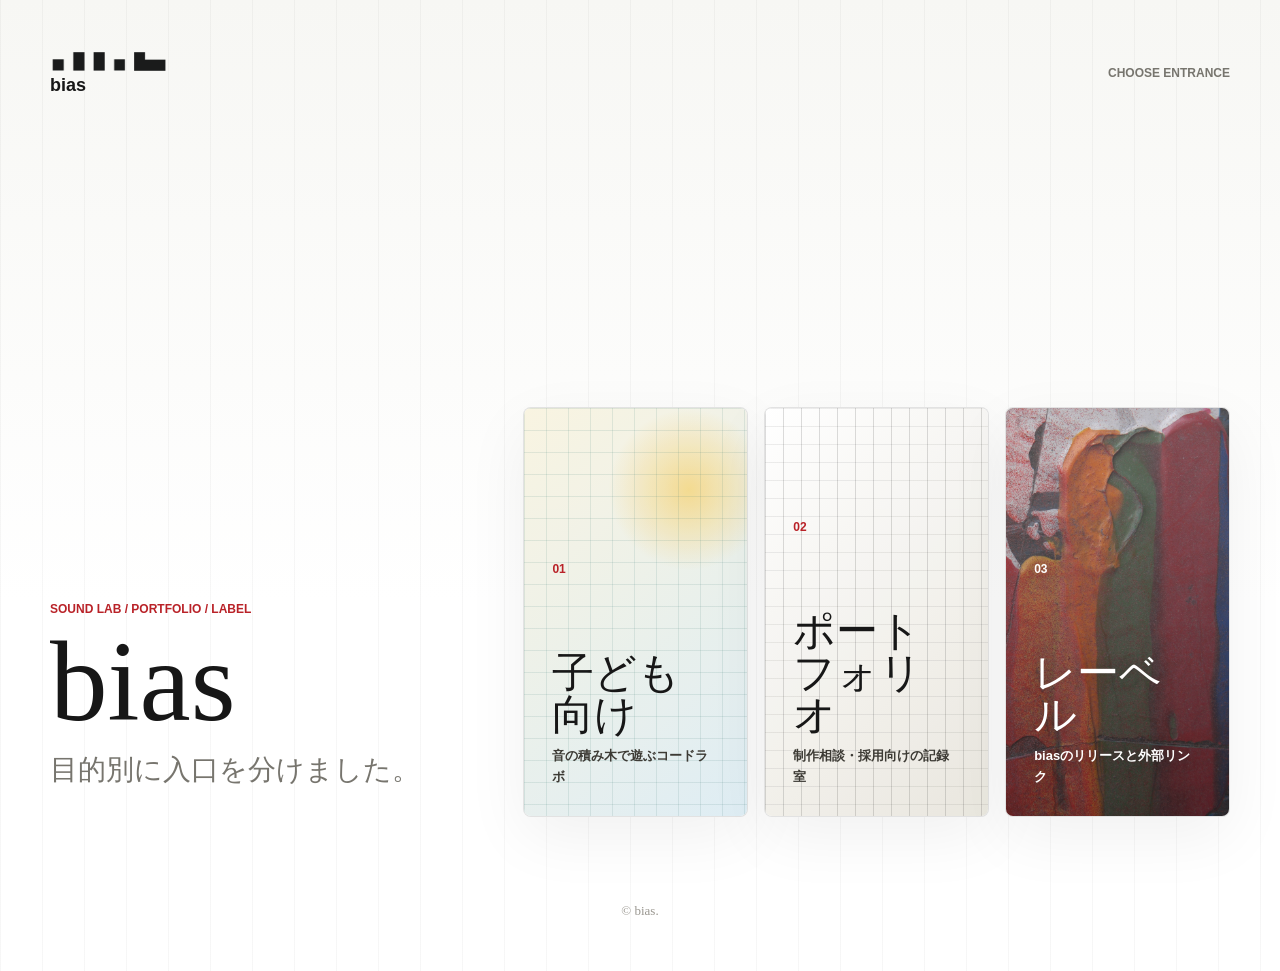
==== index.html @ 7903d1cc "Add ensemble role modes" ====
<!doctype html>
<html lang="ja">
  <head>
    <meta charset="utf-8">
    <meta name="viewport" content="width=device-width, initial-scale=1">
    <title>bias entrance</title>
    <meta name="description" content="biasの入口。子ども向け音楽ラボ、ポートフォリオ、レーベルへ進めます。">
    <meta property="og:title" content="bias entrance">
    <meta property="og:description" content="sound lab / portfolio / label">
    <meta property="og:type" content="website">
    <link rel="icon" href="assets/images/mark.png">
    <link rel="stylesheet" href="assets/styles.css?v=ensemble-roles">
  </head>
  <body class="entrance-page">
    <main class="entrance-shell" id="top">
      <header class="entrance-header">
        <a class="brand entrance-brand" href="index.html" aria-label="bias entrance">
          <img src="assets/images/logo-bias.png" alt="">
          <span class="brand-word">bias</span>
        </a>
        <p>choose entrance</p>
      </header>

      <section class="entrance-hero">
        <div class="entrance-copy">
          <p class="eyebrow">sound lab / portfolio / label</p>
          <h1>bias</h1>
          <p class="lead">目的別に入口を分けました。</p>
        </div>

        <nav class="entrance-grid" aria-label="bias entrances">
          <a class="entrance-card entrance-card-kids" href="chord-classroom.html">
            <span>01</span>
            <strong>子ども向け</strong>
            <small>音の積み木で遊ぶコードラボ</small>
          </a>
          <a class="entrance-card entrance-card-portfolio" href="portfolio.html">
            <span>02</span>
            <strong>ポートフォリオ</strong>
            <small>制作相談・採用向けの記録室</small>
          </a>
          <a class="entrance-card entrance-card-label" href="label.html">
            <span>03</span>
            <strong>レーベル</strong>
            <small>biasのリリースと外部リンク</small>
          </a>
        </nav>
      </section>
    </main>

    <footer class="footer entrance-footer">
      <a href="label.html">© bias.</a>
    </footer>
  </body>
</html>
---- assets/styles.css ----
:root {
  color-scheme: light;
  --bg: #f7f7f4;
  --paper: #ffffff;
  --ink: #171717;
  --muted: #77756e;
  --line: #d9d7cf;
  --accent: #b92228;
  --soft: #ebe8df;
}

* {
  box-sizing: border-box;
}

html {
  scroll-behavior: smooth;
}

body {
  margin: 0;
  color: var(--ink);
  background:
    linear-gradient(90deg, rgba(23, 23, 23, 0.035) 1px, transparent 1px),
    linear-gradient(180deg, var(--bg), #fff 62%);
  background-size: 42px 42px, auto;
  font-family: Arial, "Hiragino Kaku Gothic ProN", Meiryo, sans-serif;
  letter-spacing: 0;
  overflow-x: hidden;
}

a {
  color: inherit;
  text-decoration: none;
}

img {
  display: block;
  max-width: 100%;
}

.site-header {
  position: sticky;
  top: 0;
  z-index: 10;
  display: flex;
  align-items: center;
  justify-content: space-between;
  gap: 24px;
  min-height: 88px;
  padding: 18px clamp(20px, 5vw, 72px);
  background: rgba(247, 247, 244, 0.88);
  border-bottom: 1px solid rgba(217, 215, 207, 0.75);
  backdrop-filter: blur(18px);
}

.brand img {
  width: 118px;
  height: auto;
}

.brand {
  display: grid;
  gap: 2px;
  width: 118px;
}

.brand-word {
  display: block;
  color: var(--ink);
  font-size: 18px;
  font-weight: 900;
  line-height: 0.9;
  letter-spacing: 0;
}

.nav {
  display: flex;
  flex-wrap: wrap;
  justify-content: flex-end;
  gap: 10px 26px;
  color: #4d4b46;
  font-size: 12px;
  font-weight: 700;
}

.nav a {
  padding: 8px 0;
}

.nav a:hover,
.footer a:hover,
.link-list a:hover,
.socials a:hover {
  color: var(--accent);
}

.section {
  width: min(1120px, calc(100% - 40px));
  margin: 0 auto;
  padding: clamp(60px, 10vw, 118px) 0;
}

.hero {
  display: grid;
  grid-template-columns: minmax(240px, 0.85fr) minmax(320px, 1.15fr);
  align-items: center;
  gap: clamp(36px, 7vw, 86px);
  min-height: calc(100vh - 89px);
}

.eyebrow {
  margin: 0 0 16px;
  color: var(--accent);
  font-size: 12px;
  font-weight: 700;
  letter-spacing: 0;
  text-transform: uppercase;
}

h1,
h2,
h3,
p {
  margin-top: 0;
}

h1 {
  margin-bottom: 18px;
  font-family: Georgia, "Times New Roman", serif;
  font-size: clamp(54px, 9vw, 118px);
  line-height: 0.86;
  font-weight: 400;
  overflow-wrap: anywhere;
}

h1 span {
  display: block;
}

h2 {
  max-width: 620px;
  margin-bottom: 0;
  font-family: Georgia, "Times New Roman", serif;
  font-size: clamp(34px, 5.5vw, 72px);
  line-height: 0.96;
  font-weight: 400;
  overflow-wrap: anywhere;
}

h3 {
  margin-bottom: 10px;
  font-size: 21px;
  line-height: 1.25;
}

.lead {
  color: var(--muted);
  font-size: clamp(18px, 2.6vw, 28px);
  overflow-wrap: anywhere;
}

.hero-grid {
  display: grid;
  grid-template-columns: repeat(6, 1fr);
  grid-auto-rows: 92px;
  gap: 14px;
}

.hero-grid img {
  width: 100%;
  height: 100%;
  object-fit: cover;
  border: 1px solid rgba(0, 0, 0, 0.08);
  background: var(--paper);
}

.hero-grid img:nth-child(1) {
  grid-column: 1 / 5;
  grid-row: 1 / 4;
}

.hero-grid img:nth-child(2) {
  grid-column: 5 / 7;
  grid-row: 1 / 3;
}

.hero-grid img:nth-child(3) {
  grid-column: 3 / 7;
  grid-row: 4 / 7;
}

.hero-grid img:nth-child(4) {
  grid-column: 1 / 3;
  grid-row: 4 / 6;
}

.split {
  display: grid;
  grid-template-columns: minmax(240px, 0.85fr) minmax(320px, 1.15fr);
  gap: clamp(36px, 7vw, 86px);
  border-top: 1px solid var(--line);
}

.copy {
  max-width: 620px;
  color: #4d4b46;
  font-size: 17px;
  line-height: 1.95;
  min-width: 0;
  overflow-wrap: anywhere;
}

.section-heading {
  display: flex;
  align-items: end;
  justify-content: space-between;
  gap: 24px;
  margin-bottom: 34px;
  border-top: 1px solid var(--line);
  padding-top: clamp(60px, 10vw, 118px);
}

.works {
  display: grid;
  grid-template-columns: repeat(4, minmax(0, 1fr));
  gap: 18px;
}

.work {
  display: grid;
  gap: 12px;
  padding-bottom: 18px;
  border-bottom: 1px solid var(--line);
}

.work img {
  width: 100%;
  aspect-ratio: 1;
  object-fit: cover;
  background: var(--soft);
}

.work span {
  min-height: 42px;
  font-size: 14px;
  font-weight: 700;
  line-height: 1.45;
}

.work small,
time {
  color: var(--muted);
  font-size: 12px;
}

.link-list {
  display: grid;
  grid-template-columns: repeat(2, minmax(0, 1fr));
  gap: 12px 28px;
  margin-top: 38px;
  color: #4d4b46;
  font-size: 14px;
}

.link-list a {
  border-bottom: 1px solid var(--line);
  padding-bottom: 12px;
}

.capability-section {
  border-top: 1px solid var(--line);
}

.capability-grid {
  display: grid;
  grid-template-columns: repeat(4, minmax(0, 1fr));
  gap: 18px;
}

.capability-grid article {
  border-top: 1px solid var(--line);
  padding-top: 18px;
}

.capability-grid span {
  display: block;
  margin-bottom: 28px;
  color: var(--accent);
  font-size: 12px;
  font-weight: 800;
}

.capability-grid p {
  color: #4d4b46;
  font-size: 14px;
  line-height: 1.75;
}

.news-item {
  display: grid;
  grid-template-columns: 190px minmax(0, 1fr);
  gap: 24px;
  align-items: start;
}

.news-item img {
  width: 100%;
  aspect-ratio: 16 / 10;
  object-fit: cover;
}

.news-item p {
  color: #4d4b46;
  line-height: 1.8;
}

.lab-section {
  align-items: start;
}

.lab-item img {
  aspect-ratio: 1;
}

.classroom-art {
  position: relative;
  width: 100%;
  aspect-ratio: 1;
  overflow: hidden;
  border: 1px solid rgba(22, 22, 22, 0.12);
  border-radius: 8px;
  background:
    linear-gradient(rgba(35, 107, 100, 0.08) 1px, transparent 1px),
    linear-gradient(90deg, rgba(35, 107, 100, 0.08) 1px, transparent 1px),
    radial-gradient(circle at 76% 18%, rgba(199, 53, 46, 0.17), transparent 22%),
    radial-gradient(circle at 18% 82%, rgba(220, 236, 243, 0.78), transparent 31%),
    linear-gradient(135deg, rgba(255, 245, 223, 0.86), rgba(247, 247, 244, 0.96)),
    #f7f7f4;
  background-size: 20px 20px, 20px 20px, auto, auto, auto;
}

.classroom-art::before {
  content: "";
  position: absolute;
  inset: 16px;
  border: 1px solid rgba(22, 22, 22, 0.08);
  border-radius: 8px;
  background:
    linear-gradient(90deg, transparent 0 46%, rgba(22, 22, 22, 0.12) 46% 47%, transparent 47% 100%),
    linear-gradient(180deg, transparent 0 61%, rgba(199, 53, 46, 0.1) 61% 62%, transparent 62% 100%);
}

.classroom-art .staff {
  position: absolute;
  left: 12%;
  right: 12%;
  height: 1px;
  background: rgba(22, 22, 22, 0.26);
}

.classroom-art .staff-1 {
  top: 32%;
}

.classroom-art .staff-2 {
  top: 39%;
}

.classroom-art .staff-3 {
  top: 46%;
}

.classroom-art .staff-4 {
  top: 53%;
}

.classroom-art .staff-5 {
  top: 60%;
}

.classroom-art .note,
.classroom-art .pulse,
.classroom-art .meter {
  position: absolute;
  z-index: 1;
}

.classroom-art .note {
  width: 23%;
  aspect-ratio: 1.24 / 1;
  border: 2px solid rgba(22, 22, 22, 0.72);
  border-radius: 999px;
  background: rgba(255, 255, 255, 0.7);
  transform: rotate(-18deg);
  box-shadow: 0 10px 28px rgba(22, 22, 22, 0.08);
}

.classroom-art .note::after {
  content: "";
  position: absolute;
  right: 7%;
  bottom: 52%;
  width: 2px;
  height: 74%;
  background: rgba(22, 22, 22, 0.72);
  transform: rotate(18deg);
  transform-origin: bottom;
}

.classroom-art .note-a {
  left: 18%;
  top: 40%;
}

.classroom-art .note-b {
  left: 42%;
  top: 25%;
  border-color: rgba(35, 107, 100, 0.78);
}

.classroom-art .note-b::after {
  background: rgba(35, 107, 100, 0.78);
}

.classroom-art .note-c {
  left: 63%;
  top: 50%;
  border-color: rgba(199, 53, 46, 0.68);
}

.classroom-art .note-c::after {
  background: rgba(199, 53, 46, 0.68);
}

.classroom-art .pulse {
  bottom: 17%;
  width: 12%;
  border-radius: 999px;
  background: rgba(35, 107, 100, 0.72);
}

.classroom-art .pulse-a {
  left: 18%;
  height: 9%;
}

.classroom-art .pulse-b {
  left: 36%;
  height: 15%;
  background: rgba(199, 53, 46, 0.58);
}

.classroom-art .pulse-c {
  left: 54%;
  height: 24%;
}

.classroom-art .meter {
  top: 18%;
  width: 7%;
  aspect-ratio: 1;
  border-radius: 50%;
  background: rgba(22, 22, 22, 0.22);
}

.classroom-art .meter-a {
  right: 28%;
}

.classroom-art .meter-b {
  right: 18%;
  background: rgba(35, 107, 100, 0.36);
}

.classroom-art .meter-c {
  right: 8%;
  background: rgba(199, 53, 46, 0.28);
}

.inline-actions {
  display: flex;
  flex-wrap: wrap;
  gap: 10px;
  margin-top: 18px;
}

.inline-actions a {
  border: 1px solid var(--line);
  padding: 10px 13px;
  background: rgba(255, 255, 255, 0.64);
  color: var(--ink);
  font-size: 13px;
  font-weight: 800;
}

.inline-actions a:hover {
  color: var(--accent);
}

.portfolio-page {
  --bg: #f6f6f2;
}

.portfolio-hero {
  display: grid;
  grid-template-columns: minmax(0, 1.05fr) minmax(280px, 0.95fr);
  align-items: end;
  gap: clamp(36px, 7vw, 86px);
  min-height: calc(100vh - 89px);
}

.portfolio-hero h1 {
  max-width: 780px;
}

.portfolio-note {
  min-width: 0;
  overflow: hidden;
  border: 1px solid rgba(22, 22, 22, 0.12);
  border-radius: 8px;
  padding: clamp(22px, 3vw, 34px);
  background: rgba(255, 255, 255, 0.64);
  box-shadow: 0 20px 64px rgba(22, 22, 22, 0.06);
}

.portfolio-note p {
  margin-bottom: 0;
  color: #4d4b46;
  font-size: clamp(17px, 2vw, 22px);
  line-height: 1.85;
  overflow-wrap: anywhere;
}

.portfolio-route {
  display: grid;
  gap: 12px;
}

.portfolio-route a {
  display: grid;
  grid-template-columns: 46px minmax(0, 1fr);
  gap: 6px 18px;
  align-items: baseline;
  border: 1px solid var(--line);
  border-radius: 8px;
  padding: 18px;
  background: rgba(255, 255, 255, 0.62);
}

.portfolio-route span {
  grid-row: span 2;
  color: var(--accent);
  font-size: 12px;
  font-weight: 800;
}

.portfolio-route strong {
  font-size: 20px;
}

.portfolio-route small {
  color: var(--muted);
  font-size: 13px;
}

.contact {
  border-top: 1px solid var(--line);
}

.socials {
  display: flex;
  flex-wrap: wrap;
  gap: 12px;
  margin-top: 30px;
}

.socials a {
  border: 1px solid var(--line);
  padding: 12px 16px;
  background: rgba(255, 255, 255, 0.58);
  font-size: 14px;
  font-weight: 700;
}

.footer {
  padding: 34px 20px 52px;
  color: #9a9790;
  text-align: center;
  font-family: Georgia, "Times New Roman", serif;
  font-size: 13px;
}

.chord-page {
  --bg: #f5f3ea;
  --ink: #161616;
  --muted: #67645d;
  --accent: #c7352e;
  --lesson: #236b64;
  --sky: #dcecf3;
  --sun: #f4ce63;
  overflow-x: hidden;
}

.chord-app {
  width: min(1120px, calc(100% - 40px));
  margin: 0 auto;
}

.chord-stage {
  position: relative;
  display: grid;
  grid-template-columns: minmax(0, 0.9fr) minmax(0, 1.1fr);
  gap: clamp(28px, 6vw, 72px);
  align-items: center;
  min-height: calc(100vh - 89px);
  padding: clamp(46px, 8vw, 92px) 0;
}

.ghost-layer {
  position: absolute;
  inset: 0;
  z-index: 0;
  overflow: hidden;
  pointer-events: none;
}

.chord-intro,
.lesson-panel {
  position: relative;
  z-index: 1;
}

.ghost-note {
  position: absolute;
  left: var(--ghost-left);
  bottom: 16%;
  width: 76px;
  height: 76px;
  display: grid;
  place-items: center;
  border: 1px solid rgba(35, 107, 100, 0.16);
  border-radius: 50%;
  background: radial-gradient(circle, rgba(220, 236, 243, 0.82), rgba(255, 255, 255, 0));
  color: rgba(35, 107, 100, 0.62);
  font-family: Georgia, "Times New Roman", serif;
  font-size: 31px;
  opacity: 0;
  filter: blur(0.2px);
  transform: translate3d(-50%, 0, 0) scale(0.72);
  animation: ghost-rise 1.9s ease-out var(--ghost-delay) forwards;
}

.ghost-note-1 {
  width: 58px;
  height: 58px;
  color: rgba(199, 53, 46, 0.4);
}

.ghost-note-2 {
  width: 92px;
  height: 92px;
  color: rgba(22, 22, 22, 0.28);
}

.ghost-note-3 {
  width: 66px;
  height: 66px;
  color: rgba(35, 107, 100, 0.46);
}

@keyframes ghost-rise {
  0% {
    opacity: 0;
    transform: translate3d(-50%, 18px, 0) scale(0.72);
  }

  18% {
    opacity: 0.72;
  }

  100% {
    opacity: 0;
    transform: translate3d(calc(-50% + (34px * var(--ghost-drift))), -180px, 0) scale(1.28);
  }
}

.chord-intro h1 {
  max-width: 680px;
  font-size: clamp(48px, 8vw, 104px);
  overflow-wrap: anywhere;
}

.lesson-panel {
  display: grid;
  gap: 24px;
  min-width: 0;
  border: 1px solid rgba(22, 22, 22, 0.12);
  border-radius: 8px;
  padding: clamp(24px, 4vw, 42px);
  background: rgba(255, 255, 255, 0.74);
  box-shadow: 0 24px 70px rgba(22, 22, 22, 0.08);
}

.lesson-panel > * {
  min-width: 0;
}

.panel-label {
  display: block;
  margin-bottom: 10px;
  color: var(--muted);
  font-size: 13px;
  font-weight: 700;
}

#chordName {
  display: block;
  color: var(--lesson);
  font-family: Georgia, "Times New Roman", serif;
  font-size: clamp(44px, 7vw, 86px);
  font-weight: 400;
  line-height: 0.95;
}

.note-row {
  display: flex;
  flex-wrap: wrap;
  gap: 10px;
}

.note-row span {
  display: grid;
  place-items: center;
  width: 54px;
  height: 54px;
  border: 2px solid rgba(35, 107, 100, 0.24);
  border-radius: 50%;
  background: var(--sky);
  color: #143f3b;
  font-weight: 800;
}

#lessonText,
.keyboard-heading p,
#quizResult {
  color: #4d4b46;
  font-size: 16px;
  line-height: 1.8;
  overflow-wrap: anywhere;
}

.control-band {
  display: grid;
  grid-template-columns: 1fr 1.25fr 0.85fr;
  gap: 18px;
  padding: 32px 0;
  border-top: 1px solid var(--line);
  border-bottom: 1px solid var(--line);
}

.ensemble-panel {
  display: grid;
  grid-template-columns: minmax(0, 1fr) minmax(360px, 0.9fr);
  gap: 18px;
  align-items: end;
  padding: 30px 0;
  border-bottom: 1px solid var(--line);
}

.ensemble-panel h2 {
  font-size: clamp(25px, 3vw, 38px);
  line-height: 1;
}

.ensemble-panel p {
  margin: 10px 0 0;
  color: #4d4b46;
  line-height: 1.65;
}

.role-grid {
  display: grid;
  grid-template-columns: repeat(3, minmax(0, 1fr));
  gap: 10px;
}

.role-grid button {
  display: grid;
  gap: 5px;
  min-height: 84px;
  border: 1px solid rgba(22, 22, 22, 0.16);
  border-radius: 8px;
  padding: 14px;
  background: rgba(255, 255, 255, 0.7);
  color: var(--ink);
  font: inherit;
  text-align: left;
  cursor: pointer;
}

.role-grid button.is-active {
  border-color: rgba(35, 107, 100, 0.58);
  background: #dcecf3;
  box-shadow: 0 14px 34px rgba(35, 107, 100, 0.12);
}

.role-grid strong {
  font-size: 17px;
  line-height: 1.1;
}

.role-grid small,
.part-status {
  color: var(--muted);
  font-size: 12px;
  font-weight: 800;
}

.part-status {
  grid-column: 1 / -1;
  margin: -4px 0 0;
}

.control-group {
  display: grid;
  align-content: start;
  gap: 14px;
  min-width: 0;
}

.control-group h2,
.keyboard-heading h2,
.quiz-panel h2 {
  font-size: clamp(25px, 3vw, 38px);
  line-height: 1;
}

.lesson-actions {
  display: grid;
  grid-template-columns: repeat(2, minmax(0, 1fr));
  gap: 10px;
}

.root-grid,
.type-grid,
.transport,
.quiz-options,
.lesson-actions {
  display: grid;
  gap: 10px;
  min-width: 0;
  max-width: 100%;
}

.root-grid {
  grid-template-columns: repeat(4, minmax(0, 1fr));
}

.type-grid {
  grid-template-columns: repeat(3, minmax(0, 1fr));
}

.root-grid button,
.type-grid button,
.transport button,
.quiz-options button,
.lesson-actions button {
  min-width: 0;
  min-height: 58px;
  border: 1px solid rgba(22, 22, 22, 0.16);
  border-radius: 8px;
  padding: 12px;
  background: rgba(255, 255, 255, 0.7);
  color: var(--ink);
  font: inherit;
  font-weight: 800;
  cursor: pointer;
  white-space: normal;
}

.root-grid button {
  display: grid;
  gap: 3px;
  place-items: center;
}

.type-grid button,
.quiz-options button {
  display: grid;
  gap: 3px;
  text-align: left;
}

.root-grid small,
.type-grid small,
.piano-key small,
.quiz-options small {
  color: var(--muted);
  font-size: 11px;
  font-weight: 700;
}

.root-grid button:hover,
.type-grid button:hover,
.transport button:hover,
.quiz-options button:hover,
.lesson-actions button:hover,
.piano-key:hover,
.root-grid button.is-active,
.type-grid button.is-active,
.voice-button.is-active,
.sample-button.is-active,
.piano-key.is-active {
  border-color: rgba(199, 53, 46, 0.52);
  background: #fff5df;
}

.voice-status {
  width: min(1120px, calc(100% - 40px));
  margin: 12px auto 0;
  color: var(--muted);
  font-size: 13px;
  font-weight: 700;
}

.sample-status {
  margin-top: 6px;
}

.audio-status {
  margin-top: 6px;
}

.sound-source-panel {
  width: min(1120px, calc(100% - 40px));
  margin: 14px auto 0;
  display: grid;
  gap: 10px;
}

.sound-source-panel p {
  margin: 0;
  color: var(--muted);
  font-size: 13px;
  font-weight: 900;
}

.sound-source-switch {
  display: grid;
  grid-template-columns: repeat(2, minmax(0, 1fr));
  gap: 10px;
}

.sound-source-button {
  display: grid;
  grid-template-columns: 44px minmax(0, 1fr);
  gap: 2px 12px;
  align-items: center;
  min-height: 82px;
  border: 1px solid rgba(22, 22, 22, 0.16);
  border-radius: 8px;
  padding: 14px;
  background: rgba(255, 255, 255, 0.7);
  color: var(--ink);
  font: inherit;
  text-align: left;
  cursor: pointer;
}

.sound-source-button strong {
  font-size: 18px;
  line-height: 1.1;
}

.sound-source-button small {
  grid-column: 2;
  color: var(--muted);
  font-size: 12px;
  font-weight: 800;
}

.sound-source-button.is-active {
  border-color: rgba(35, 107, 100, 0.58);
  background: #dcecf3;
  box-shadow: 0 14px 34px rgba(35, 107, 100, 0.12);
}

.sound-source-button.is-disabled:not(.is-active) {
  opacity: 0.58;
}

.mute-toggle {
  display: grid;
  grid-template-columns: 48px minmax(0, 1fr);
  gap: 14px;
  align-items: center;
  min-height: 76px;
  border: 2px solid rgba(35, 107, 100, 0.44);
  border-radius: 8px;
  padding: 14px 16px;
  background: #e8f3ee;
  color: #143f3b;
  font: inherit;
  text-align: left;
  cursor: pointer;
  box-shadow: 0 14px 34px rgba(35, 107, 100, 0.1);
}

.mute-toggle strong {
  display: block;
  font-size: 22px;
  line-height: 1.05;
}

.mute-toggle small {
  display: block;
  margin-top: 4px;
  color: #3b5d57;
  font-size: 12px;
  font-weight: 900;
}

.mute-toggle-icon {
  position: relative;
  display: block;
  width: 48px;
  height: 48px;
  border-radius: 50%;
  background: #236b64;
}

.mute-toggle-icon::before {
  content: "";
  position: absolute;
  left: 13px;
  top: 16px;
  width: 10px;
  height: 16px;
  background: #fff;
  clip-path: polygon(0 28%, 42% 28%, 100% 0, 100% 100%, 42% 72%, 0 72%);
}

.mute-toggle-icon::after {
  content: "";
  position: absolute;
  right: 11px;
  top: 14px;
  width: 11px;
  height: 20px;
  border: 3px solid #fff;
  border-left: 0;
  border-radius: 0 999px 999px 0;
}

.mute-toggle.is-muted {
  border-color: rgba(199, 53, 46, 0.6);
  background: #fff0ed;
  color: #8d2521;
  box-shadow: 0 14px 34px rgba(199, 53, 46, 0.12);
}

.mute-toggle.is-muted small {
  color: #8d4a42;
}

.mute-toggle.is-muted .mute-toggle-icon {
  background: #c7352e;
}

.mute-toggle.is-muted .mute-toggle-icon::after {
  right: 9px;
  top: 11px;
  width: 24px;
  height: 24px;
  border: 0;
  border-radius: 0;
  background:
    linear-gradient(45deg, transparent 43%, #fff 43%, #fff 57%, transparent 57%),
    linear-gradient(-45deg, transparent 43%, #fff 43%, #fff 57%, transparent 57%);
}

.sound-source-icon {
  grid-row: span 2;
  position: relative;
  width: 44px;
  height: 44px;
  border: 1px solid rgba(22, 22, 22, 0.12);
  border-radius: 50%;
  background: #fff;
}

.synth-icon::before,
.synth-icon::after {
  content: "";
  position: absolute;
  left: 9px;
  right: 9px;
  height: 2px;
  border-radius: 999px;
  background: var(--lesson);
}

.synth-icon::before {
  top: 16px;
  box-shadow: 0 7px 0 var(--lesson);
}

.synth-icon::after {
  top: 10px;
  left: 14px;
  right: auto;
  width: 4px;
  height: 18px;
  background: var(--accent);
  box-shadow: 12px 6px 0 var(--accent);
}

.sample-icon::before {
  content: "";
  position: absolute;
  inset: 12px;
  border: 2px solid var(--accent);
  border-radius: 50%;
  background: rgba(199, 53, 46, 0.1);
}

.sample-icon::after {
  content: "";
  position: absolute;
  left: 50%;
  bottom: 9px;
  width: 2px;
  height: 26px;
  background: var(--accent);
  transform: translateX(-50%);
}

.record-button {
  position: relative;
  display: grid;
  grid-template-columns: auto minmax(0, 1fr) auto;
  align-items: center;
  gap: 10px;
  text-align: left;
  transition: border-color 140ms ease, background 140ms ease, box-shadow 140ms ease, transform 140ms ease;
  touch-action: none;
}

.record-button-icon {
  position: relative;
  display: grid;
  place-items: center;
  width: 34px;
  height: 34px;
  border: 1px solid rgba(199, 53, 46, 0.28);
  border-radius: 50%;
  background: rgba(199, 53, 46, 0.1);
}

.record-dot {
  position: absolute;
  top: 6px;
  right: 6px;
  width: 8px;
  height: 8px;
  border-radius: 50%;
  background: var(--accent);
  box-shadow: 0 0 0 4px rgba(199, 53, 46, 0.12);
}

.mic-shape {
  position: relative;
  width: 12px;
  height: 18px;
  border: 2px solid var(--accent);
  border-radius: 999px;
  background: rgba(255, 255, 255, 0.58);
}

.mic-shape::before,
.mic-shape::after {
  content: "";
  position: absolute;
  left: 50%;
  transform: translateX(-50%);
  background: var(--accent);
}

.mic-shape::before {
  bottom: -8px;
  width: 2px;
  height: 8px;
}

.mic-shape::after {
  bottom: -10px;
  width: 12px;
  height: 2px;
  border-radius: 999px;
}

.record-button small {
  color: var(--accent);
  font-size: 11px;
  font-weight: 900;
}

.record-button.is-recording {
  border-color: rgba(199, 53, 46, 0.78);
  background:
    radial-gradient(circle at 16% 50%, rgba(199, 53, 46, 0.24), transparent 34%),
    #fff5df;
  box-shadow: 0 0 0 4px rgba(199, 53, 46, 0.12), 0 18px 44px rgba(199, 53, 46, 0.18);
  transform: translateY(1px);
}

.record-button.is-recording .record-button-icon {
  background: rgba(199, 53, 46, 0.2);
  box-shadow: 0 0 0 8px rgba(199, 53, 46, 0.1);
}

.record-button.is-recording .record-dot {
  animation: recordPulse 760ms ease-in-out infinite;
}

@keyframes recordPulse {
  0%,
  100% {
    transform: scale(1);
    opacity: 1;
  }

  50% {
    transform: scale(1.45);
    opacity: 0.56;
  }
}

.transport {
  grid-template-columns: 1fr;
}

.action-button {
  text-align: center;
}

.keyboard-section,
.quiz-panel,
.tone-quest,
.part-panel {
  padding: clamp(48px, 8vw, 88px) 0;
}

.keyboard-heading {
  display: flex;
  align-items: end;
  justify-content: space-between;
  gap: 24px;
  margin-bottom: 26px;
}

.keyboard-heading p {
  max-width: 320px;
  margin-bottom: 0;
}

.piano {
  display: grid;
  grid-template-columns: repeat(7, minmax(52px, 1fr));
  gap: 8px;
  min-width: 0;
  min-height: 210px;
}

.piano-key {
  display: flex;
  flex-direction: column;
  justify-content: flex-end;
  align-items: center;
  gap: 10px;
  min-height: 210px;
  border: 1px solid rgba(22, 22, 22, 0.18);
  border-radius: 0 0 8px 8px;
  padding: 18px 8px;
  background: linear-gradient(180deg, #ffffff, #f1efe7);
  color: var(--ink);
  font: inherit;
  font-weight: 900;
  cursor: pointer;
  box-shadow: inset 0 -12px 0 rgba(0, 0, 0, 0.035);
}

.piano-key span {
  font-size: clamp(22px, 4vw, 42px);
}

.part-panel {
  border-top: 1px solid var(--line);
}

.pad-grid {
  display: grid;
  gap: 10px;
}

.rhythm-grid {
  grid-template-columns: repeat(4, minmax(0, 1fr));
}

.lead-grid {
  grid-template-columns: repeat(6, minmax(0, 1fr));
}

.pad-grid button {
  display: grid;
  align-content: end;
  gap: 8px;
  min-height: 150px;
  border: 1px solid rgba(22, 22, 22, 0.16);
  border-radius: 8px;
  padding: 16px;
  background: rgba(255, 255, 255, 0.72);
  color: var(--ink);
  font: inherit;
  text-align: left;
  cursor: pointer;
  transition: background 120ms ease, border-color 120ms ease, transform 120ms ease, box-shadow 120ms ease;
}

.pad-grid button:hover,
.pad-grid button.is-hit {
  border-color: rgba(199, 53, 46, 0.52);
  background: #fff5df;
  transform: translateY(-2px);
  box-shadow: 0 16px 38px rgba(199, 53, 46, 0.12);
}

.pad-grid strong {
  font-size: clamp(28px, 4vw, 44px);
  line-height: 1;
}

.pad-grid small {
  color: var(--muted);
  font-size: 13px;
  font-weight: 900;
}

.quiz-panel {
  border-top: 1px solid var(--line);
  outline: 0;
  transition: background 220ms ease, box-shadow 220ms ease;
  scroll-margin-top: 110px;
}

.quiz-panel.is-called {
  background: linear-gradient(90deg, rgba(255, 245, 223, 0.78), rgba(220, 236, 243, 0.42));
  box-shadow: inset 4px 0 0 rgba(199, 53, 46, 0.72);
}

.quiz-options {
  grid-template-columns: repeat(2, minmax(0, 180px));
  margin-top: 20px;
}

.tone-quest {
  display: grid;
  grid-template-columns: minmax(220px, 0.72fr) minmax(0, 1fr);
  gap: clamp(22px, 5vw, 56px);
  align-items: center;
  border-top: 1px solid var(--line);
  opacity: 0;
  transform: translateY(18px);
  transition: opacity 480ms ease, transform 480ms ease;
}

.tone-quest[hidden] {
  display: none;
}

.tone-quest.is-visible {
  opacity: 1;
  transform: translateY(0);
}

.tone-quest p:not(.eyebrow) {
  max-width: 560px;
  color: #4d4b46;
  line-height: 1.8;
}

.tone-quest-art {
  position: relative;
  min-height: 230px;
  overflow: hidden;
  border: 1px solid rgba(22, 22, 22, 0.12);
  border-radius: 8px;
  background:
    linear-gradient(rgba(35, 107, 100, 0.1) 1px, transparent 1px),
    linear-gradient(90deg, rgba(35, 107, 100, 0.1) 1px, transparent 1px),
    radial-gradient(circle at 76% 22%, rgba(244, 206, 99, 0.5), transparent 24%),
    linear-gradient(135deg, rgba(220, 236, 243, 0.74), rgba(255, 245, 223, 0.92));
  background-size: 22px 22px, 22px 22px, auto, auto;
}

.tone-wave,
.tone-dot,
.tone-slider {
  position: absolute;
}

.tone-wave {
  left: 12%;
  right: 12%;
  height: 34px;
  border: solid rgba(35, 107, 100, 0.76);
  border-width: 3px 0 0;
  border-radius: 50%;
}

.tone-wave-a {
  top: 28%;
}

.tone-wave-b {
  top: 45%;
  border-color: rgba(199, 53, 46, 0.62);
  transform: scaleX(0.78);
}

.tone-dot {
  width: 16px;
  height: 16px;
  border-radius: 50%;
  background: var(--accent);
  box-shadow: 0 0 0 7px rgba(199, 53, 46, 0.12);
}

.tone-dot-a {
  left: 28%;
  top: 33%;
}

.tone-dot-b {
  right: 24%;
  top: 50%;
  background: var(--lesson);
  box-shadow: 0 0 0 7px rgba(35, 107, 100, 0.12);
}

.tone-slider {
  bottom: 20%;
  width: 32%;
  height: 8px;
  border-radius: 999px;
  background: rgba(22, 22, 22, 0.16);
}

.tone-slider::after {
  content: "";
  position: absolute;
  top: 50%;
  width: 22px;
  height: 22px;
  border: 2px solid rgba(22, 22, 22, 0.2);
  border-radius: 50%;
  background: #fff;
  transform: translateY(-50%);
}

.tone-slider-a {
  left: 12%;
}

.tone-slider-a::after {
  left: 58%;
}

.tone-slider-b {
  right: 12%;
}

.tone-slider-b::after {
  left: 28%;
}

.settings-shell {
  width: min(1120px, calc(100% - 40px));
  margin: 0 auto;
  padding: clamp(46px, 8vw, 92px) 0 72px;
}

.tone-room {
  width: min(1120px, calc(100% - 40px));
  margin: 0 auto;
}

.tone-lab {
  display: grid;
  grid-template-columns: minmax(0, 0.86fr) minmax(300px, 1.14fr);
  gap: clamp(30px, 6vw, 72px);
  align-items: center;
  min-height: calc(100vh - 89px);
  padding: clamp(46px, 8vw, 92px) 0;
}

.tone-copy h1 {
  max-width: 760px;
}

.synth-scope {
  display: grid;
  gap: 22px;
  border: 1px solid rgba(22, 22, 22, 0.12);
  border-radius: 8px;
  padding: clamp(20px, 3vw, 32px);
  background: rgba(255, 255, 255, 0.68);
  box-shadow: 0 22px 70px rgba(22, 22, 22, 0.07);
}

.scope-screen {
  --filter-position: 0.29;
  --filter-left: 38%;
  position: relative;
  min-height: 220px;
  overflow: hidden;
  border: 1px solid rgba(22, 22, 22, 0.12);
  border-radius: 8px;
  background:
    linear-gradient(rgba(35, 107, 100, 0.1) 1px, transparent 1px),
    linear-gradient(90deg, rgba(35, 107, 100, 0.1) 1px, transparent 1px),
    radial-gradient(circle at var(--filter-left) 26%, rgba(244, 206, 99, 0.58), transparent 22%),
    linear-gradient(135deg, rgba(220, 236, 243, 0.74), rgba(255, 245, 223, 0.92));
  background-size: 22px 22px, 22px 22px, auto, auto;
}

.scope-line {
  position: absolute;
  left: 10%;
  right: 10%;
  height: 48px;
  border-top: 4px solid var(--lesson);
  border-radius: 50%;
}

.scope-line-a {
  top: 36%;
}

.scope-line-b {
  top: 50%;
  border-color: rgba(199, 53, 46, 0.6);
  transform: scaleX(0.76);
}

.scope-screen[data-wave="square"] .scope-line {
  height: 20px;
  border-radius: 0;
  border-width: 6px 0 0;
}

.scope-screen[data-wave="sawtooth"] .scope-line {
  height: 0;
  border-radius: 0;
  transform: skewX(-24deg);
}

.scope-screen[data-wave="triangle"] .scope-line {
  border-radius: 4px;
  transform: rotate(-2deg);
}

.scope-pulse {
  position: absolute;
  left: 50%;
  top: 50%;
  display: grid;
  place-items: center;
  width: 78px;
  height: 78px;
  border: 1px solid rgba(22, 22, 22, 0.12);
  border-radius: 50%;
  background: rgba(255, 255, 255, 0.74);
  color: var(--accent);
  font-family: Georgia, "Times New Roman", serif;
  font-size: 34px;
  opacity: 0;
  transform: translate(-50%, -50%) scale(0.72);
}

.scope-pulse.is-playing {
  animation: scopePop 520ms ease;
}

@keyframes scopePop {
  0% {
    opacity: 0;
    transform: translate(-50%, -50%) scale(0.72);
  }

  30% {
    opacity: 1;
    transform: translate(-50%, -50%) scale(1.06);
  }

  100% {
    opacity: 0;
    transform: translate(-50%, -50%) scale(1.36);
  }
}

.tone-control-band {
  display: grid;
  grid-template-columns: minmax(260px, 1.2fr) repeat(2, minmax(220px, 0.9fr));
  gap: 18px;
  padding: 18px;
  border: 1px solid rgba(217, 215, 207, 0.86);
  border-radius: 8px;
  background: rgba(245, 243, 234, 0.84);
  backdrop-filter: blur(18px);
}

.tone-control-group {
  display: grid;
  align-content: start;
  gap: 12px;
  min-width: 0;
}

.tone-control-group h2 {
  font-size: 28px;
}

.wave-grid,
.tone-pads {
  display: grid;
  gap: 10px;
}

.wave-grid {
  grid-template-columns: repeat(2, minmax(0, 1fr));
}

.wave-grid button,
.tone-pads button {
  min-width: 0;
  border: 1px solid rgba(22, 22, 22, 0.16);
  border-radius: 8px;
  background: rgba(255, 255, 255, 0.72);
  color: var(--ink);
  font: inherit;
  font-weight: 900;
  cursor: pointer;
}

.wave-grid button {
  display: grid;
  gap: 3px;
  min-height: 70px;
  padding: 14px;
  text-align: left;
}

.wave-grid small {
  color: var(--muted);
  font-size: 11px;
}

.wave-grid button.is-active,
.tone-pads button:active {
  border-color: rgba(35, 107, 100, 0.58);
  background: #dcecf3;
}

.tone-slider-row {
  display: grid;
  gap: 9px;
  color: #4d4b46;
  font-size: 13px;
  font-weight: 900;
}

.tone-slider-row input {
  width: 100%;
  accent-color: var(--lesson);
}

.tone-pad-section,
.reading-room,
.tone-route {
  padding: clamp(48px, 8vw, 88px) 0;
}

.tone-pads {
  grid-template-columns: repeat(5, minmax(0, 1fr));
}

.tone-pads button {
  display: grid;
  place-items: center;
  min-height: 150px;
  padding: 16px;
}

.tone-pads span {
  font-family: Georgia, "Times New Roman", serif;
  font-size: clamp(30px, 5vw, 58px);
}

.tone-route {
  display: flex;
  align-items: end;
  justify-content: space-between;
  gap: 24px;
  border-top: 1px solid var(--line);
}

.reading-room {
  border-top: 1px solid var(--line);
}

.reading-room .section-heading {
  margin-bottom: 26px;
  padding-top: 0;
  border-top: 0;
}

.reading-grid {
  display: grid;
  grid-template-columns: repeat(3, minmax(0, 1fr));
  gap: 16px;
}

.reading-card {
  display: grid;
  align-content: start;
  gap: 12px;
  min-height: 240px;
  border: 1px solid rgba(22, 22, 22, 0.12);
  border-radius: 8px;
  padding: clamp(18px, 2.5vw, 26px);
  background: rgba(255, 255, 255, 0.66);
}

.reading-card span {
  color: var(--accent);
  font-size: 12px;
  font-weight: 900;
}

.reading-card p {
  margin-bottom: 0;
  color: #4d4b46;
  line-height: 1.8;
}

.reference-note {
  display: grid;
  grid-template-columns: minmax(0, 1fr) auto;
  gap: 8px 18px;
  align-items: center;
  margin: -36px 0 74px;
  border-top: 1px solid var(--line);
  padding-top: 18px;
  color: var(--muted);
}

.reference-note .panel-label {
  grid-column: 1 / -1;
}

.reference-note p {
  margin: 0;
  line-height: 1.7;
}

.reference-note a {
  border: 1px solid var(--line);
  border-radius: 999px;
  padding: 9px 13px;
  background: rgba(255, 255, 255, 0.58);
  color: var(--ink);
  font-size: 12px;
  font-weight: 900;
  white-space: nowrap;
}

.settings-hero {
  display: grid;
  grid-template-columns: minmax(0, 1fr) minmax(280px, 360px);
  gap: clamp(28px, 6vw, 72px);
  align-items: end;
  padding-bottom: clamp(34px, 6vw, 70px);
  border-bottom: 1px solid var(--line);
}

.settings-hero > * {
  min-width: 0;
}

.settings-hero h1 {
  max-width: 820px;
  font-size: clamp(46px, 7vw, 92px);
  overflow-wrap: anywhere;
}

.settings-hero h1 span {
  display: block;
}

.settings-hero .lead {
  max-width: 820px;
  overflow-wrap: anywhere;
}

.settings-status {
  border: 1px solid rgba(22, 22, 22, 0.12);
  border-radius: 8px;
  padding: 24px;
  background: rgba(255, 255, 255, 0.68);
  box-shadow: 0 20px 64px rgba(22, 22, 22, 0.07);
  transition: border-color 180ms ease, box-shadow 180ms ease, transform 180ms ease;
}

.settings-status strong {
  display: block;
  color: var(--lesson);
  font-family: Georgia, "Times New Roman", serif;
  font-size: 38px;
  font-weight: 400;
  line-height: 1;
}

.settings-status p {
  margin: 16px 0 0;
  color: #4d4b46;
  line-height: 1.7;
}

.settings-shell.is-saved .settings-status {
  border-color: rgba(35, 107, 100, 0.42);
  box-shadow: 0 24px 74px rgba(35, 107, 100, 0.16);
  transform: translateY(-2px);
}

.settings-grid {
  display: grid;
  grid-template-columns: repeat(2, minmax(0, 1fr));
  gap: 18px;
  padding-top: 28px;
}

.settings-card {
  display: grid;
  gap: 18px;
  min-width: 0;
  border: 1px solid rgba(22, 22, 22, 0.12);
  border-radius: 8px;
  padding: 24px;
  background: rgba(255, 255, 255, 0.66);
}

.wide-card {
  grid-column: 1 / -1;
}

.settings-card-head {
  display: flex;
  align-items: start;
  justify-content: space-between;
  gap: 18px;
}

.settings-card h2 {
  font-size: clamp(27px, 3.4vw, 42px);
  line-height: 1;
}

.setting-row {
  display: flex;
  align-items: center;
  justify-content: space-between;
  gap: 18px;
  border-top: 1px solid rgba(217, 215, 207, 0.72);
  padding-top: 16px;
}

.setting-row span,
.output-list span {
  display: grid;
  gap: 4px;
}

.setting-row strong,
.output-list strong {
  font-size: 15px;
}

.setting-row small,
.output-list small {
  color: var(--muted);
  font-size: 12px;
  line-height: 1.45;
}

.setting-row select {
  min-width: 130px;
  border: 1px solid rgba(22, 22, 22, 0.16);
  border-radius: 8px;
  padding: 10px 12px;
  background: #fff;
  color: var(--ink);
  font: inherit;
  font-size: 14px;
}

.slider-row {
  display: grid;
  grid-template-columns: 88px minmax(0, 1fr);
  gap: 16px;
  align-items: center;
  color: #4d4b46;
  font-weight: 700;
}

.slider-row input {
  width: 100%;
  accent-color: var(--lesson);
}

.switch {
  position: relative;
  display: inline-flex;
  width: 54px;
  height: 30px;
  flex: 0 0 auto;
}

.switch input {
  position: absolute;
  opacity: 0;
}

.switch span {
  width: 100%;
  border: 1px solid rgba(22, 22, 22, 0.16);
  border-radius: 999px;
  background: #dcd9cf;
  cursor: pointer;
  transition: background 160ms ease;
}

.switch span::after {
  content: "";
  position: absolute;
  top: 5px;
  left: 5px;
  width: 20px;
  height: 20px;
  border-radius: 50%;
  background: #fff;
  box-shadow: 0 2px 8px rgba(22, 22, 22, 0.18);
  transition: transform 160ms ease;
}

.switch input:checked + span {
  background: var(--lesson);
}

.switch input:checked + span::after {
  transform: translateX(24px);
}

.mini-button,
.status-pill {
  border: 1px solid rgba(22, 22, 22, 0.16);
  border-radius: 999px;
  padding: 9px 13px;
  background: #fff5df;
  color: var(--ink);
  font: inherit;
  font-size: 12px;
  font-weight: 800;
}

.ghost-preview {
  position: relative;
  display: flex;
  align-items: center;
  min-height: 118px;
  overflow: hidden;
  border: 1px solid rgba(35, 107, 100, 0.12);
  border-radius: 8px;
  background: linear-gradient(180deg, rgba(220, 236, 243, 0.34), rgba(255, 255, 255, 0.44));
}

.ghost-preview span {
  display: grid;
  place-items: center;
  width: 70px;
  height: 70px;
  margin-left: 9%;
  border-radius: 50%;
  background: radial-gradient(circle, rgba(220, 236, 243, 0.92), rgba(255, 255, 255, 0));
  color: rgba(35, 107, 100, 0.68);
  font-family: Georgia, "Times New Roman", serif;
  font-size: 30px;
}

.ghost-preview span:nth-child(2) {
  transform: translateY(-18px);
  color: rgba(199, 53, 46, 0.42);
}

.ghost-preview span:nth-child(3) {
  transform: translateY(16px);
  color: rgba(22, 22, 22, 0.3);
}

.check-grid {
  display: grid;
  grid-template-columns: repeat(4, minmax(0, 1fr));
  gap: 10px;
}

.check-grid label,
.output-list label {
  border: 1px solid rgba(22, 22, 22, 0.12);
  border-radius: 8px;
  padding: 13px;
  background: rgba(255, 255, 255, 0.7);
  font-size: 14px;
  font-weight: 800;
}

.check-grid input,
.output-list input {
  accent-color: var(--lesson);
}

.output-list {
  display: grid;
  grid-template-columns: repeat(2, minmax(0, 1fr));
  gap: 12px;
}

.output-list label {
  display: flex;
  align-items: start;
  gap: 12px;
}

.settings-actions {
  display: flex;
  justify-content: flex-end;
  align-items: center;
  gap: 14px;
  padding-top: 24px;
}

.settings-save-status {
  min-height: 22px;
  margin: 0 auto 0 0;
  color: var(--muted);
  font-size: 13px;
  font-weight: 800;
  line-height: 1.55;
}

.settings-save-status.is-saved {
  color: var(--lesson);
}

.settings-actions .action-button {
  min-height: 54px;
  min-width: 160px;
  border: 1px solid rgba(22, 22, 22, 0.16);
  border-radius: 8px;
  padding: 12px 18px;
  background: var(--lesson);
  color: #fff;
  font: inherit;
  font-weight: 800;
  transition: background 180ms ease, color 180ms ease, transform 180ms ease, box-shadow 180ms ease;
}

.settings-actions .action-button.is-saving {
  opacity: 0.74;
}

.settings-actions .action-button.is-saved {
  background: #dcecf3;
  color: var(--lesson);
  box-shadow: 0 12px 34px rgba(35, 107, 100, 0.18);
  transform: translateY(-1px);
}

.text-link {
  color: #4d4b46;
  font-size: 14px;
  font-weight: 800;
}

.entrance-page {
  --bg: #f7f7f4;
  min-height: 100vh;
}

.entrance-shell {
  width: min(1180px, calc(100% - 40px));
  min-height: calc(100vh - 96px);
  margin: 0 auto;
  padding: clamp(22px, 4vw, 44px) 0 clamp(46px, 8vw, 86px);
}

.entrance-header {
  display: flex;
  align-items: center;
  justify-content: space-between;
  gap: 24px;
  padding: 8px 0 34px;
}

.entrance-brand {
  width: 118px;
}

.entrance-header p {
  margin: 0;
  color: var(--muted);
  font-size: 12px;
  font-weight: 800;
  text-transform: uppercase;
}

.entrance-hero {
  display: grid;
  grid-template-columns: minmax(260px, 0.72fr) minmax(360px, 1.28fr);
  gap: clamp(34px, 6vw, 76px);
  align-items: end;
  min-height: calc(100vh - 210px);
}

.entrance-copy h1 {
  margin-bottom: 20px;
}

.entrance-grid {
  display: grid;
  grid-template-columns: repeat(3, minmax(0, 1fr));
  gap: 16px;
}

.entrance-card {
  position: relative;
  display: grid;
  align-content: end;
  min-height: clamp(280px, 32vw, 420px);
  overflow: hidden;
  border: 1px solid rgba(22, 22, 22, 0.12);
  border-radius: 8px;
  padding: clamp(18px, 2.6vw, 28px);
  background: var(--paper);
  box-shadow: 0 20px 64px rgba(22, 22, 22, 0.06);
}

.entrance-card::before {
  content: "";
  position: absolute;
  inset: 0;
  opacity: 0.92;
  transition: transform 180ms ease, opacity 180ms ease;
}

.entrance-card:hover::before {
  opacity: 1;
  transform: scale(1.03);
}

.entrance-card-kids::before {
  background:
    linear-gradient(rgba(35, 107, 100, 0.12) 1px, transparent 1px),
    linear-gradient(90deg, rgba(35, 107, 100, 0.12) 1px, transparent 1px),
    radial-gradient(circle at 74% 20%, rgba(244, 206, 99, 0.72), transparent 22%),
    linear-gradient(140deg, #f9f3df, #dcecf3);
  background-size: 22px 22px, 22px 22px, auto, auto;
}

.entrance-card-portfolio::before {
  background:
    linear-gradient(90deg, rgba(22, 22, 22, 0.16) 1px, transparent 1px),
    linear-gradient(180deg, rgba(22, 22, 22, 0.08) 1px, transparent 1px),
    linear-gradient(135deg, #ffffff, #e8e5dc);
  background-size: 18px 18px, 18px 18px, auto;
}

.entrance-card-label::before {
  background:
    linear-gradient(rgba(255, 255, 255, 0.2), rgba(22, 22, 22, 0.26)),
    url("images/work-qualia.jpg") center / cover;
}

.entrance-card span,
.entrance-card strong,
.entrance-card small {
  position: relative;
  z-index: 1;
}

.entrance-card span {
  margin-bottom: 76px;
  color: var(--accent);
  font-size: 12px;
  font-weight: 900;
}

.entrance-card strong {
  margin-bottom: 10px;
  font-family: Georgia, "Times New Roman", serif;
  font-size: clamp(28px, 3.3vw, 42px);
  font-weight: 400;
  line-height: 1;
  overflow-wrap: anywhere;
}

.entrance-card small {
  max-width: 240px;
  color: #3d3b35;
  font-size: 13px;
  font-weight: 800;
  line-height: 1.6;
}

.entrance-card-label span,
.entrance-card-label strong,
.entrance-card-label small {
  color: #fff;
  text-shadow: 0 1px 18px rgba(0, 0, 0, 0.38);
}

.entrance-footer {
  padding-top: 0;
}

@media (max-width: 820px) {
  .site-header {
    position: static;
    align-items: flex-start;
    flex-direction: column;
    gap: 14px;
  }

  .nav {
    justify-content: flex-start;
    gap: 8px 18px;
  }

  .hero,
  .split,
  .portfolio-hero,
  .chord-stage,
  .tone-lab,
  .entrance-hero,
  .ensemble-panel,
  .control-band,
  .tone-control-band,
  .settings-hero,
  .settings-grid,
  .output-list {
    grid-template-columns: 1fr;
  }

  .hero,
  .chord-stage,
  .tone-lab,
  .entrance-hero {
    min-height: auto;
  }

  .entrance-grid {
    grid-template-columns: 1fr;
  }

  .entrance-card {
    min-height: 220px;
  }

  .hero-grid {
    grid-auto-rows: 60px;
  }

  .works,
  .capability-grid,
  .link-list {
    grid-template-columns: repeat(2, minmax(0, 1fr));
  }

  .news-item {
    grid-template-columns: 1fr;
  }

  .section-heading {
    align-items: start;
    flex-direction: column;
  }

  .keyboard-heading {
    align-items: start;
    flex-direction: column;
  }

  .tone-route {
    align-items: start;
    flex-direction: column;
  }

  .reading-grid {
    grid-template-columns: 1fr;
  }

  .reference-note {
    grid-template-columns: 1fr;
    align-items: start;
  }

  .piano {
    min-height: 160px;
  }

  .piano-key {
    min-height: 160px;
  }

  .wide-card {
    grid-column: auto;
  }
}

@media (min-width: 521px) and (max-width: 1180px) {
  .chord-page .site-header {
    position: sticky;
    align-items: center;
    flex-direction: row;
    min-height: 76px;
    padding: 14px clamp(18px, 4vw, 42px);
  }

  .chord-page .brand,
  .chord-page .brand img {
    width: 104px;
  }

  .chord-page .nav {
    gap: 8px 18px;
    font-size: 11px;
  }

  .chord-app {
    width: min(100% - 36px, 960px);
  }

  .tone-room {
    width: min(100% - 36px, 960px);
  }

  .chord-stage,
  .tone-lab {
    grid-template-columns: minmax(220px, 0.82fr) minmax(330px, 1.18fr);
    gap: clamp(24px, 5vw, 52px);
    min-height: auto;
    padding: 48px 0 34px;
  }

  .chord-intro h1 {
    font-size: clamp(46px, 8vw, 72px);
    line-height: 0.95;
  }

  .chord-intro .lead {
    font-size: 20px;
    line-height: 1.75;
  }

  .lesson-panel {
    gap: 18px;
    padding: 28px;
  }

  #chordName {
    font-size: clamp(58px, 8vw, 78px);
  }

  .note-row span {
    width: 50px;
    height: 50px;
  }

  .control-band {
    position: sticky;
    top: 76px;
    z-index: 8;
    grid-template-columns: minmax(0, 1fr) minmax(0, 1.15fr);
    gap: 16px;
    border: 1px solid rgba(217, 215, 207, 0.82);
    border-radius: 8px;
    padding: 18px;
    background: rgba(245, 243, 234, 0.94);
    backdrop-filter: blur(18px);
  }

  .ensemble-panel {
    grid-template-columns: 1fr;
  }

  .tone-control-band {
    grid-template-columns: 1fr;
    gap: 14px;
  }

  .tone-pads button {
    min-height: 128px;
  }

  .control-group {
    gap: 10px;
  }

  .control-group:nth-child(3) {
    grid-column: 1 / -1;
  }

  .control-group h2 {
    font-size: 22px;
  }

  .root-grid {
    grid-template-columns: repeat(7, minmax(0, 1fr));
    gap: 7px;
  }

  .type-grid {
    grid-template-columns: repeat(3, minmax(0, 1fr));
    gap: 8px;
  }

  .transport {
    grid-template-columns: repeat(3, minmax(0, 1fr));
    gap: 10px;
  }

  .root-grid button,
  .type-grid button,
  .transport button {
    min-height: 62px;
    padding: 10px 8px;
    touch-action: manipulation;
  }

  .keyboard-section {
    padding: 40px 0 64px;
  }

  .keyboard-heading {
    align-items: end;
    flex-direction: row;
  }

  .keyboard-heading h2 {
    font-size: clamp(30px, 4.4vw, 44px);
  }

  .piano {
    grid-template-columns: repeat(7, minmax(0, 1fr));
    gap: 8px;
    min-height: 188px;
  }

  .piano-key {
    min-height: 188px;
    border-radius: 0 0 8px 8px;
    padding: 16px 8px;
    touch-action: manipulation;
  }

  .piano-key span {
    font-size: clamp(30px, 5vw, 44px);
  }
}

@media (max-width: 520px) {
  .site-header {
    padding: 18px 14px;
  }

  .nav {
    gap: 6px 14px;
    font-size: 11px;
  }

  .section {
    width: calc(100vw - 28px);
    max-width: 1120px;
  }

  .entrance-shell {
    width: calc(100vw - 28px);
  }

  .entrance-header {
    align-items: flex-start;
    flex-direction: column;
    gap: 12px;
  }

  .chord-app {
    width: calc(100vw - 28px);
    max-width: none;
    padding: 0;
    overflow: hidden;
  }

  .tone-room {
    width: calc(100vw - 28px);
    max-width: none;
  }

  .chord-page .site-header {
    min-height: 72px;
    padding-bottom: 12px;
  }

  .chord-page .brand,
  .chord-page .brand img {
    width: 96px;
  }

  .chord-page .nav {
    gap: 6px 12px;
  }

  .settings-shell {
    width: 100%;
    max-width: none;
    padding: 42px 14px 56px;
  }

  .tone-lab {
    gap: 22px;
    padding: 34px 0 24px;
  }

  .tone-control-band {
    gap: 12px;
    padding: 14px;
  }

  .scope-screen {
    min-height: 190px;
  }

  .wave-grid,
  .tone-pads {
    grid-template-columns: repeat(2, minmax(0, 1fr));
  }

  .wave-grid button {
    min-height: 68px;
    padding: 12px;
  }

  .tone-pad-section,
  .reading-room,
  .tone-route {
    padding: 34px 0 48px;
  }

  .tone-pads button {
    min-height: 104px;
  }

  h1 {
    font-size: 46px;
    line-height: 0.9;
  }

  h2 {
    font-size: 31px;
    line-height: 1.04;
  }

  .lead {
    font-size: 19px;
    line-height: 1.65;
    word-break: break-word;
  }

  .portfolio-hero {
    min-height: auto;
  }

  .portfolio-page .portfolio-hero h1 {
    font-size: 38px;
    line-height: 1.02;
  }

  .portfolio-note p {
    word-break: break-all;
  }

  .hero-grid {
    grid-template-columns: 1fr;
    grid-auto-rows: auto;
    gap: 10px;
  }

  .hero-grid img,
  .hero-grid img:nth-child(1),
  .hero-grid img:nth-child(2),
  .hero-grid img:nth-child(3),
  .hero-grid img:nth-child(4) {
    grid-column: auto;
    grid-row: auto;
    aspect-ratio: 1;
  }

  .works,
  .capability-grid,
  .link-list {
    grid-template-columns: 1fr;
  }

  .work span {
    min-height: 0;
  }

  .root-grid,
  .type-grid,
  .quiz-options,
  .role-grid,
  .rhythm-grid,
  .lead-grid,
  .check-grid {
    grid-template-columns: repeat(2, minmax(0, 1fr));
  }

  .ensemble-panel {
    width: min(100%, 362px);
    margin: 0 auto;
    padding: 24px 0;
  }

  .role-grid button {
    min-height: 76px;
    padding: 12px;
  }

  .pad-grid button {
    min-height: 118px;
    padding: 14px;
    touch-action: manipulation;
  }

  .voice-status {
    width: min(100%, 362px);
    margin: 9px auto 0;
    font-size: 12px;
  }

  .sound-source-panel {
    width: min(100%, 362px);
    margin-top: 10px;
  }

  .sound-source-switch {
    gap: 8px;
  }

  .sound-source-button {
    min-height: 78px;
    padding: 12px;
  }

  .mute-toggle {
    min-height: 82px;
    padding: 14px;
  }

  .mute-toggle strong {
    font-size: 24px;
  }

  .chord-intro h1 {
    font-size: 33px;
    line-height: 1.08;
  }

  .chord-stage {
    gap: 22px;
    padding: 34px 0 24px;
  }

  .chord-intro .lead {
    max-width: 320px;
    font-size: 16px;
  }

  .lesson-panel {
    width: min(100%, 362px);
    max-width: 100%;
    margin: 0 auto;
    gap: 16px;
    padding: 18px;
    overflow: hidden;
  }

  #chordName {
    font-size: 46px;
  }

  #lessonText {
    font-size: 14px;
    line-height: 1.65;
  }

  .note-row span {
    width: 46px;
    height: 46px;
  }

  .lesson-actions {
    grid-template-columns: repeat(2, minmax(0, 1fr));
  }

  .control-band {
    position: sticky;
    top: 0;
    z-index: 8;
    width: min(100%, 362px);
    max-width: 362px;
    gap: 12px;
    margin: 0 auto;
    padding: 14px;
    border: 1px solid rgba(217, 215, 207, 0.82);
    border-radius: 8px;
    background: rgba(245, 243, 234, 0.94);
    backdrop-filter: blur(18px);
  }

  .control-group {
    gap: 8px;
  }

  .control-group h2 {
    font-size: 18px;
    line-height: 1;
  }

  .root-grid {
    grid-template-columns: repeat(3, minmax(0, 1fr));
    gap: 7px;
  }

  .root-grid button {
    min-height: 56px;
    padding: 8px 6px;
    font-size: 18px;
  }

  .root-grid small {
    font-size: 9px;
  }

  .type-grid {
    display: grid;
    grid-template-columns: repeat(2, minmax(0, 1fr));
    gap: 8px;
  }

  .type-grid button {
    min-height: 58px;
    padding: 9px;
  }

  .transport {
    grid-template-columns: repeat(2, minmax(0, 1fr));
    gap: 8px;
  }

  .transport button,
  .lesson-actions button {
    min-width: 0;
    min-height: 56px;
    padding: 10px;
  }

  .keyboard-section {
    width: min(100%, 362px);
    max-width: 362px;
    margin: 0 auto;
    padding: 34px 0 48px;
  }

  .tone-quest {
    grid-template-columns: 1fr;
    width: min(100%, 362px);
    max-width: 362px;
    margin: 0 auto;
    padding: 42px 0 54px;
  }

  .tone-quest-art {
    min-height: 190px;
  }

  .keyboard-heading {
    gap: 8px;
    margin-bottom: 14px;
  }

  .keyboard-heading h2 {
    font-size: 28px;
  }

  .keyboard-heading p {
    max-width: none;
    font-size: 13px;
    line-height: 1.55;
  }

  .piano {
    grid-template-columns: repeat(3, minmax(0, 1fr));
    gap: 7px;
    min-height: 0;
  }

  .piano-key {
    min-height: 92px;
    border-radius: 8px;
    padding: 12px 6px;
    touch-action: manipulation;
  }

  .piano-key span {
    font-size: 32px;
  }

  .settings-card,
  .settings-status {
    padding: 20px;
  }

  .settings-hero h1 {
    max-width: 100%;
    font-size: 38px;
    line-height: 1;
  }

  .settings-hero .lead {
    font-size: 18px;
    line-height: 1.75;
  }

  .setting-row {
    align-items: stretch;
    flex-direction: column;
  }

  .slider-row {
    grid-template-columns: 1fr;
    gap: 8px;
  }

  .setting-row select {
    width: 100%;
  }

  .settings-actions {
    align-items: stretch;
    flex-direction: column;
  }

  .settings-save-status {
    margin-right: 0;
  }
}
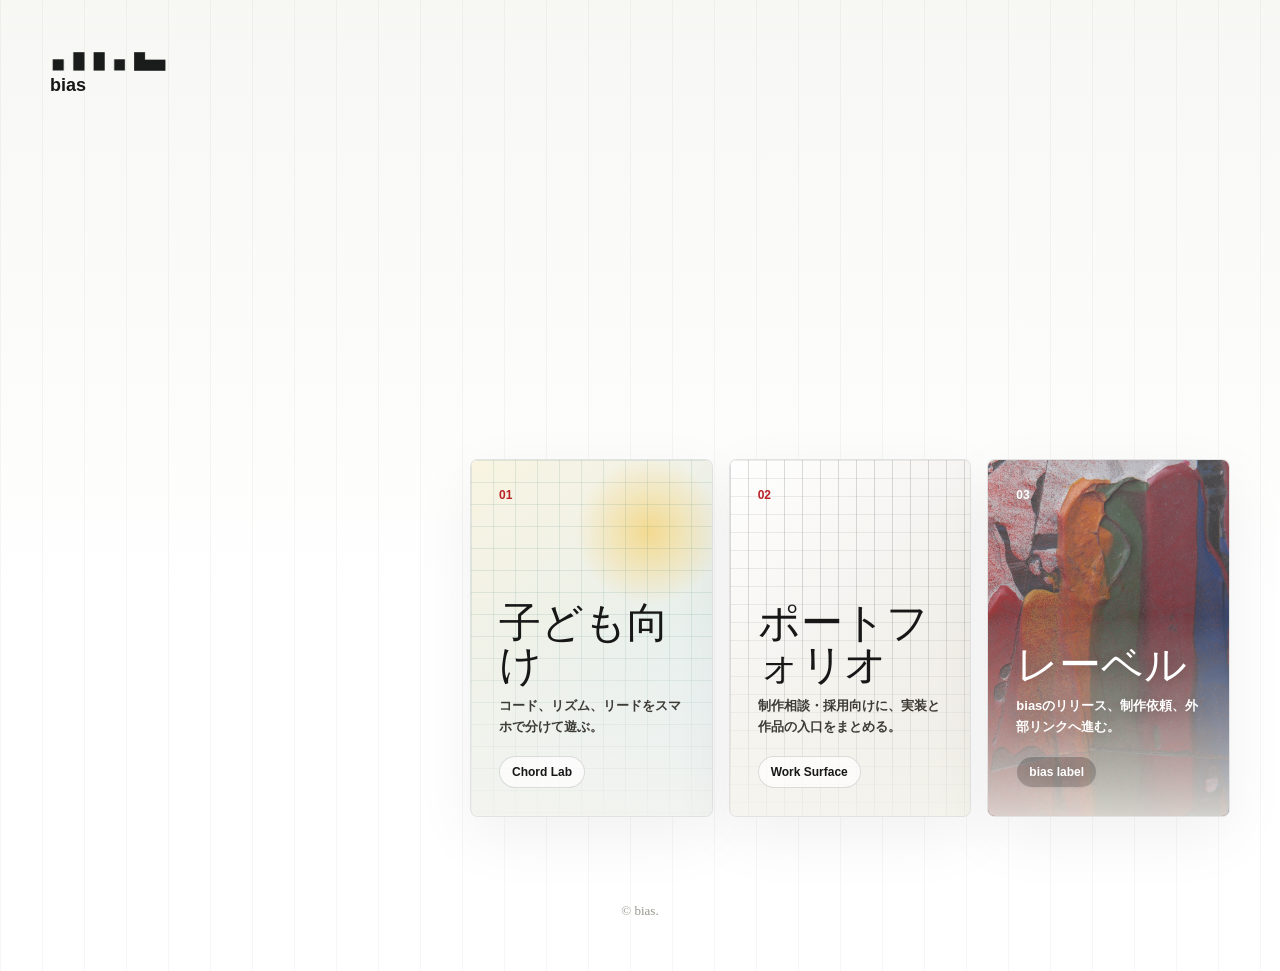
==== commit c1fdd956: "Refine entrance cards" ====
--- a/index.html
+++ b/index.html
@@ -9,7 +9,7 @@
     <meta property="og:description" content="sound lab / portfolio / label">
     <meta property="og:type" content="website">
     <link rel="icon" href="assets/images/mark.png">
-    <link rel="stylesheet" href="assets/styles.css?v=ensemble-roles">
+    <link rel="stylesheet" href="assets/styles.css?v=entrance-cards">
   </head>
   <body class="entrance-page">
     <main class="entrance-shell" id="top">
@@ -18,31 +18,27 @@
           <img src="assets/images/logo-bias.png" alt="">
           <span class="brand-word">bias</span>
         </a>
-        <p>choose entrance</p>
       </header>
 
       <section class="entrance-hero">
-        <div class="entrance-copy">
-          <p class="eyebrow">sound lab / portfolio / label</p>
-          <h1>bias</h1>
-          <p class="lead">目的別に入口を分けました。</p>
-        </div>
-
         <nav class="entrance-grid" aria-label="bias entrances">
           <a class="entrance-card entrance-card-kids" href="chord-classroom.html">
             <span>01</span>
             <strong>子ども向け</strong>
-            <small>音の積み木で遊ぶコードラボ</small>
+            <small>コード、リズム、リードをスマホで分けて遊ぶ。</small>
+            <em>Chord Lab</em>
           </a>
           <a class="entrance-card entrance-card-portfolio" href="portfolio.html">
             <span>02</span>
             <strong>ポートフォリオ</strong>
-            <small>制作相談・採用向けの記録室</small>
+            <small>制作相談・採用向けに、実装と作品の入口をまとめる。</small>
+            <em>Work Surface</em>
           </a>
           <a class="entrance-card entrance-card-label" href="label.html">
             <span>03</span>
             <strong>レーベル</strong>
-            <small>biasのリリースと外部リンク</small>
+            <small>biasのリリース、制作依頼、外部リンクへ進む。</small>
+            <em>bias label</em>
           </a>
         </nav>
       </section>
--- a/assets/styles.css
+++ b/assets/styles.css
@@ -295,6 +295,113 @@
   color: #4d4b46;
   font-size: 14px;
   line-height: 1.75;
+}
+
+.portfolio-case-feature {
+  grid-column: 1 / -1;
+  display: grid;
+  grid-template-columns: minmax(0, 0.82fr) minmax(320px, 1.18fr);
+  gap: clamp(18px, 4vw, 42px);
+  align-items: start;
+  margin-top: clamp(34px, 5vw, 58px);
+  border-top: 1px solid var(--line);
+  padding-top: clamp(24px, 4vw, 42px);
+}
+
+.portfolio-case-feature h3 {
+  margin-bottom: 12px;
+  font-size: clamp(32px, 4vw, 54px);
+  line-height: 0.95;
+}
+
+.portfolio-case-feature p {
+  color: #4d4b46;
+  line-height: 1.75;
+}
+
+.case-feature-copy {
+  position: sticky;
+  top: 116px;
+}
+
+.case-feature-body {
+  display: grid;
+  gap: 16px;
+  min-width: 0;
+}
+
+.case-role-grid {
+  display: grid;
+  grid-template-columns: repeat(3, minmax(0, 1fr));
+  gap: 10px;
+}
+
+.case-role-grid span {
+  display: grid;
+  align-content: center;
+  gap: 7px;
+  min-height: 104px;
+  border: 1px solid rgba(22, 22, 22, 0.12);
+  border-radius: 8px;
+  padding: 16px;
+  background: rgba(246, 245, 239, 0.74);
+}
+
+.case-role-grid strong {
+  font-size: 18px;
+}
+
+.case-role-grid small {
+  color: var(--muted);
+  font-size: 13px;
+  line-height: 1.55;
+}
+
+.case-status {
+  margin: 0;
+  border-left: 3px solid var(--lesson);
+  padding: 4px 0 4px 14px;
+  color: #4d4b46;
+  font-weight: 800;
+}
+
+.case-detail-list {
+  display: grid;
+  gap: 0;
+  margin: 8px 0 0;
+}
+
+.case-detail-list div {
+  display: grid;
+  grid-template-columns: 86px minmax(0, 1fr);
+  gap: 18px;
+  border-top: 1px solid rgba(217, 215, 207, 0.84);
+  padding: 14px 0;
+}
+
+.case-detail-list dt {
+  color: var(--accent);
+  font-size: 12px;
+  font-weight: 900;
+  text-transform: uppercase;
+}
+
+.case-detail-list dd {
+  margin: 0;
+  color: #4d4b46;
+  font-size: 14px;
+  line-height: 1.7;
+}
+
+.case-link {
+  justify-self: start;
+  border: 1px solid rgba(22, 22, 22, 0.14);
+  border-radius: 999px;
+  padding: 10px 15px;
+  background: var(--lesson);
+  color: #fff;
+  font-size: 13px;
+  font-weight: 900;
 }
 
 .news-item {
@@ -568,6 +675,107 @@
   border-top: 1px solid var(--line);
 }
 
+.portfolio-ambient-player {
+  position: fixed;
+  left: clamp(14px, 4vw, 34px);
+  bottom: clamp(12px, 3vw, 22px);
+  z-index: 30;
+  display: grid;
+  grid-template-columns: minmax(0, 1fr);
+  align-items: center;
+  width: min(228px, calc(100% - 28px));
+  overflow: hidden;
+  border: 1px solid rgba(22, 22, 22, 0.14);
+  border-radius: 8px;
+  background: rgba(246, 245, 239, 0.86);
+  box-shadow: 0 16px 52px rgba(22, 22, 22, 0.13);
+  opacity: 0;
+  pointer-events: none;
+  transform: translateY(18px);
+  transition: opacity 900ms ease, transform 900ms ease;
+}
+
+.portfolio-ambient-player.is-visible {
+  opacity: 1;
+  pointer-events: auto;
+  transform: translateY(0);
+}
+
+.ambient-player-meta {
+  display: grid;
+  gap: 5px;
+  padding: 14px 16px;
+}
+
+.ambient-player-meta span {
+  color: var(--accent);
+  font-size: 11px;
+  font-weight: 900;
+  text-transform: uppercase;
+}
+
+.ambient-player-meta strong {
+  font-size: 18px;
+  line-height: 1;
+}
+
+.ambient-player-meta a {
+  color: var(--muted);
+  font-size: 12px;
+  font-weight: 800;
+}
+
+.portfolio-ambient-player iframe {
+  position: absolute;
+  width: 1px;
+  height: 1px;
+  opacity: 0;
+  pointer-events: none;
+}
+
+.ambient-play-button {
+  position: absolute;
+  right: 14px;
+  bottom: 14px;
+  min-width: 74px;
+  border: 1px solid rgba(22, 22, 22, 0.16);
+  border-radius: 999px;
+  padding: 8px 12px;
+  background: var(--lesson);
+  color: #fff;
+  font: inherit;
+  font-size: 12px;
+  font-weight: 900;
+  opacity: 0;
+  pointer-events: none;
+}
+
+.portfolio-ambient-player.needs-tap .ambient-play-button {
+  opacity: 1;
+  pointer-events: auto;
+}
+
+.portfolio-ambient-player.is-finished {
+  opacity: 0.46;
+  pointer-events: none;
+}
+
+@media (max-width: 700px) {
+  .portfolio-ambient-player {
+    width: min(190px, calc(100% - 20px));
+    left: 10px;
+    bottom: 10px;
+  }
+
+  .ambient-player-meta {
+    padding: 11px 13px;
+  }
+
+  .ambient-player-meta strong {
+    font-size: 16px;
+  }
+}
+
 .socials {
   display: flex;
   flex-wrap: wrap;
@@ -820,6 +1028,123 @@
 .part-status {
   grid-column: 1 / -1;
   margin: -4px 0 0;
+}
+
+.part-tool-panel {
+  display: grid;
+  gap: 14px;
+  margin-bottom: 18px;
+  border: 1px solid rgba(22, 22, 22, 0.12);
+  border-radius: 8px;
+  padding: clamp(16px, 3vw, 22px);
+  background: rgba(255, 255, 255, 0.62);
+}
+
+.part-tool-panel h3 {
+  font-size: clamp(22px, 2.8vw, 32px);
+  line-height: 1;
+}
+
+.part-tool-actions {
+  display: flex;
+  flex-wrap: wrap;
+  gap: 10px;
+}
+
+.part-tool-status {
+  margin: 0;
+  color: var(--muted);
+  font-size: 13px;
+  font-weight: 800;
+  line-height: 1.55;
+}
+
+.pattern-grid {
+  display: grid;
+  grid-template-columns: repeat(3, minmax(0, 1fr));
+  gap: 10px;
+}
+
+.pattern-grid button {
+  display: grid;
+  gap: 5px;
+  min-height: 74px;
+  border: 1px solid rgba(22, 22, 22, 0.16);
+  border-radius: 8px;
+  padding: 13px;
+  background: rgba(246, 245, 239, 0.74);
+  color: var(--ink);
+  font: inherit;
+  text-align: left;
+  cursor: pointer;
+}
+
+.pattern-grid button.is-active {
+  border-color: rgba(35, 107, 100, 0.58);
+  background: #dcecf3;
+}
+
+.pattern-grid strong {
+  font-size: 15px;
+}
+
+.pattern-grid small {
+  color: var(--muted);
+  font-size: 12px;
+  font-weight: 800;
+}
+
+.sequencer-head {
+  display: flex;
+  align-items: start;
+  justify-content: space-between;
+  gap: 12px;
+}
+
+.sequence-grid {
+  display: grid;
+  gap: 8px;
+}
+
+.sequence-row {
+  display: grid;
+  grid-template-columns: 62px repeat(8, minmax(0, 1fr));
+  gap: 6px;
+  align-items: center;
+}
+
+.sequence-row strong {
+  font-size: 12px;
+}
+
+.sequence-row button {
+  aspect-ratio: 1;
+  min-width: 0;
+  border: 1px solid rgba(22, 22, 22, 0.14);
+  border-radius: 6px;
+  background: rgba(255, 255, 255, 0.74);
+  color: transparent;
+  font: inherit;
+  cursor: pointer;
+}
+
+.sequence-row button.is-on {
+  background: var(--lesson);
+  box-shadow: inset 0 0 0 2px rgba(255, 255, 255, 0.56);
+}
+
+.sequence-row button.is-current {
+  border-color: var(--accent);
+  transform: translateY(-1px);
+}
+
+.sequence-tempo {
+  max-width: 360px;
+}
+
+.lead-filter-panel {
+  grid-template-columns: minmax(190px, 0.7fr) repeat(2, minmax(160px, 1fr));
+  align-items: end;
 }
 
 .control-group {
@@ -990,60 +1315,96 @@
   opacity: 0.58;
 }
 
-.mute-toggle {
+.device-sound-check {
   display: grid;
   grid-template-columns: 48px minmax(0, 1fr);
   gap: 14px;
   align-items: center;
   min-height: 76px;
-  border: 2px solid rgba(35, 107, 100, 0.44);
+  border: 2px solid rgba(199, 53, 46, 0.45);
   border-radius: 8px;
   padding: 14px 16px;
-  background: #e8f3ee;
-  color: #143f3b;
+  background: #fff0ed;
+  color: #8d2521;
   font: inherit;
   text-align: left;
   cursor: pointer;
-  box-shadow: 0 14px 34px rgba(35, 107, 100, 0.1);
-}
-
-.mute-toggle strong {
+  box-shadow: 0 14px 34px rgba(199, 53, 46, 0.12);
+}
+
+.device-sound-check strong {
   display: block;
-  font-size: 22px;
+  font-size: 21px;
   line-height: 1.05;
 }
 
-.mute-toggle small {
+.device-sound-check small {
   display: block;
   margin-top: 4px;
-  color: #3b5d57;
+  color: #8d4a42;
   font-size: 12px;
   font-weight: 900;
 }
 
-.mute-toggle-icon {
+.device-sound-icon {
   position: relative;
   display: block;
   width: 48px;
   height: 48px;
   border-radius: 50%;
-  background: #236b64;
-}
-
-.mute-toggle-icon::before {
+  background: #c7352e;
+}
+
+.device-sound-icon::before {
   content: "";
   position: absolute;
+  left: 12px;
+  top: 11px;
+  width: 24px;
+  height: 26px;
+  border: 3px solid #fff;
+  border-radius: 8px;
+}
+
+.device-sound-icon::after {
+  content: "";
+  position: absolute;
+  left: 27px;
+  top: 7px;
+  width: 4px;
+  height: 14px;
+  border-radius: 999px;
+  background: #fff;
+}
+
+.device-sound-check.is-ready {
+  border-color: rgba(35, 107, 100, 0.58);
+  background: #e8f3ee;
+  color: #143f3b;
+  box-shadow: 0 14px 34px rgba(35, 107, 100, 0.1);
+}
+
+.device-sound-check.is-ready small {
+  color: #3b5d57;
+}
+
+.device-sound-check.is-ready .device-sound-icon {
+  background: #236b64;
+}
+
+.device-sound-check.is-ready .device-sound-icon::before {
   left: 13px;
   top: 16px;
   width: 10px;
   height: 16px;
+  border: 0;
+  border-radius: 0;
   background: #fff;
   clip-path: polygon(0 28%, 42% 28%, 100% 0, 100% 100%, 42% 72%, 0 72%);
 }
 
-.mute-toggle-icon::after {
-  content: "";
-  position: absolute;
+.device-sound-check.is-ready .device-sound-icon::after {
+  left: auto;
   right: 11px;
   top: 14px;
   width: 11px;
@@ -1051,33 +1412,23 @@
   border: 3px solid #fff;
   border-left: 0;
   border-radius: 0 999px 999px 0;
-}
-
-.mute-toggle.is-muted {
-  border-color: rgba(199, 53, 46, 0.6);
-  background: #fff0ed;
-  color: #8d2521;
-  box-shadow: 0 14px 34px rgba(199, 53, 46, 0.12);
-}
-
-.mute-toggle.is-muted small {
-  color: #8d4a42;
-}
-
-.mute-toggle.is-muted .mute-toggle-icon {
-  background: #c7352e;
-}
-
-.mute-toggle.is-muted .mute-toggle-icon::after {
-  right: 9px;
-  top: 11px;
-  width: 24px;
-  height: 24px;
-  border: 0;
-  border-radius: 0;
-  background:
-    linear-gradient(45deg, transparent 43%, #fff 43%, #fff 57%, transparent 57%),
-    linear-gradient(-45deg, transparent 43%, #fff 43%, #fff 57%, transparent 57%);
+  background: transparent;
+}
+
+.device-sound-check.needs-check {
+  animation: sound-check-pulse 820ms ease both;
+}
+
+@keyframes sound-check-pulse {
+  0%,
+  100% {
+    transform: translateY(0);
+  }
+
+  35% {
+    transform: translateY(-2px);
+    box-shadow: 0 18px 42px rgba(199, 53, 46, 0.22);
+  }
 }
 
 .sound-source-icon {
@@ -1523,6 +1874,8 @@
   --filter-position: 0.29;
   --filter-left: 38%;
   position: relative;
+  display: grid;
+  align-items: center;
   min-height: 220px;
   overflow: hidden;
   border: 1px solid rgba(22, 22, 22, 0.12);
@@ -1530,45 +1883,70 @@
   background:
     linear-gradient(rgba(35, 107, 100, 0.1) 1px, transparent 1px),
     linear-gradient(90deg, rgba(35, 107, 100, 0.1) 1px, transparent 1px),
-    radial-gradient(circle at var(--filter-left) 26%, rgba(244, 206, 99, 0.58), transparent 22%),
+    radial-gradient(circle at var(--filter-left) 23%, rgba(244, 206, 99, 0.52), transparent 20%),
     linear-gradient(135deg, rgba(220, 236, 243, 0.74), rgba(255, 245, 223, 0.92));
   background-size: 22px 22px, 22px 22px, auto, auto;
 }
 
-.scope-line {
+.waveform-display {
+  position: relative;
+  z-index: 1;
+  width: 100%;
+  height: 100%;
+  min-height: 220px;
+}
+
+.waveform-path,
+.waveform-shadow {
+  fill: none;
+  stroke-linecap: round;
+  stroke-linejoin: round;
+}
+
+.waveform-shadow {
+  stroke: rgba(199, 53, 46, 0.34);
+  stroke-width: 18;
+  transform: translateY(11px);
+}
+
+.waveform-path {
+  stroke: var(--lesson);
+  stroke-width: 8;
+  filter: drop-shadow(0 8px 16px rgba(35, 107, 100, 0.18));
+  transform: scaleY(var(--volume-scale, 1));
+  transform-origin: center;
+}
+
+.scope-screen[data-wave="square"] .waveform-path,
+.scope-screen[data-wave="square"] .waveform-shadow,
+.scope-screen[data-wave="sawtooth"] .waveform-path,
+.scope-screen[data-wave="sawtooth"] .waveform-shadow,
+.scope-screen[data-wave="triangle"] .waveform-path,
+.scope-screen[data-wave="triangle"] .waveform-shadow {
+  stroke-linecap: square;
+  stroke-linejoin: miter;
+}
+
+.scope-readout {
   position: absolute;
-  left: 10%;
-  right: 10%;
-  height: 48px;
-  border-top: 4px solid var(--lesson);
-  border-radius: 50%;
-}
-
-.scope-line-a {
-  top: 36%;
-}
-
-.scope-line-b {
-  top: 50%;
-  border-color: rgba(199, 53, 46, 0.6);
-  transform: scaleX(0.76);
-}
-
-.scope-screen[data-wave="square"] .scope-line {
-  height: 20px;
-  border-radius: 0;
-  border-width: 6px 0 0;
-}
-
-.scope-screen[data-wave="sawtooth"] .scope-line {
-  height: 0;
-  border-radius: 0;
-  transform: skewX(-24deg);
-}
-
-.scope-screen[data-wave="triangle"] .scope-line {
-  border-radius: 4px;
-  transform: rotate(-2deg);
+  right: 18px;
+  bottom: 16px;
+  z-index: 2;
+  display: grid;
+  gap: 2px;
+  border: 1px solid rgba(22, 22, 22, 0.12);
+  border-radius: 8px;
+  padding: 10px 12px;
+  background: rgba(255, 255, 255, 0.74);
+  color: var(--ink);
+  font-size: 12px;
+  font-weight: 900;
+  letter-spacing: 0;
+}
+
+.scope-readout small {
+  color: var(--muted);
+  font-size: 11px;
 }
 
 .scope-pulse {
@@ -1612,7 +1990,7 @@
 
 .tone-control-band {
   display: grid;
-  grid-template-columns: minmax(260px, 1.2fr) repeat(2, minmax(220px, 0.9fr));
+  grid-template-columns: minmax(260px, 1.15fr) repeat(3, minmax(180px, 0.85fr));
   gap: 18px;
   padding: 18px;
   border: 1px solid rgba(217, 215, 207, 0.86);
@@ -1657,9 +2035,13 @@
 .wave-grid button {
   display: grid;
   gap: 3px;
-  min-height: 70px;
+  min-height: 92px;
   padding: 14px;
   text-align: left;
+}
+
+.wave-grid strong {
+  font-size: 13px;
 }
 
 .wave-grid small {
@@ -1684,6 +2066,23 @@
 .tone-slider-row input {
   width: 100%;
   accent-color: var(--lesson);
+}
+
+.volume-row span {
+  display: flex;
+  align-items: center;
+  justify-content: space-between;
+  gap: 10px;
+}
+
+.volume-row strong {
+  color: var(--lesson);
+  font-size: 15px;
+}
+
+.volume-row input {
+  background:
+    linear-gradient(90deg, var(--lesson) var(--volume-level, 62%), rgba(22, 22, 22, 0.12) var(--volume-level, 62%));
 }
 
 .tone-pad-section,
@@ -1788,7 +2187,7 @@
 
 .settings-hero {
   display: grid;
-  grid-template-columns: minmax(0, 1fr) minmax(280px, 360px);
+  grid-template-columns: minmax(0, 1fr);
   gap: clamp(28px, 6vw, 72px);
   align-items: end;
   padding-bottom: clamp(34px, 6vw, 70px);
@@ -1812,36 +2211,6 @@
 .settings-hero .lead {
   max-width: 820px;
   overflow-wrap: anywhere;
-}
-
-.settings-status {
-  border: 1px solid rgba(22, 22, 22, 0.12);
-  border-radius: 8px;
-  padding: 24px;
-  background: rgba(255, 255, 255, 0.68);
-  box-shadow: 0 20px 64px rgba(22, 22, 22, 0.07);
-  transition: border-color 180ms ease, box-shadow 180ms ease, transform 180ms ease;
-}
-
-.settings-status strong {
-  display: block;
-  color: var(--lesson);
-  font-family: Georgia, "Times New Roman", serif;
-  font-size: 38px;
-  font-weight: 400;
-  line-height: 1;
-}
-
-.settings-status p {
-  margin: 16px 0 0;
-  color: #4d4b46;
-  line-height: 1.7;
-}
-
-.settings-shell.is-saved .settings-status {
-  border-color: rgba(35, 107, 100, 0.42);
-  box-shadow: 0 24px 74px rgba(35, 107, 100, 0.16);
-  transform: translateY(-2px);
 }
 
 .settings-grid {
@@ -2135,28 +2504,25 @@
 }
 
 .entrance-hero {
-  display: grid;
-  grid-template-columns: minmax(260px, 0.72fr) minmax(360px, 1.28fr);
-  gap: clamp(34px, 6vw, 76px);
+  display: flex;
   align-items: end;
+  justify-content: flex-end;
   min-height: calc(100vh - 210px);
-}
-
-.entrance-copy h1 {
-  margin-bottom: 20px;
 }
 
 .entrance-grid {
   display: grid;
   grid-template-columns: repeat(3, minmax(0, 1fr));
   gap: 16px;
+  width: min(760px, 100%);
 }
 
 .entrance-card {
   position: relative;
   display: grid;
-  align-content: end;
-  min-height: clamp(280px, 32vw, 420px);
+  grid-template-rows: auto 1fr auto auto auto;
+  align-content: stretch;
+  min-height: clamp(250px, 28vw, 360px);
   overflow: hidden;
   border: 1px solid rgba(22, 22, 22, 0.12);
   border-radius: 8px;
@@ -2171,6 +2537,15 @@
   inset: 0;
   opacity: 0.92;
   transition: transform 180ms ease, opacity 180ms ease;
+}
+
+.entrance-card::after {
+  content: "";
+  position: absolute;
+  inset: auto 0 0;
+  z-index: 0;
+  height: 56%;
+  background: linear-gradient(180deg, transparent, rgba(246, 245, 239, 0.82));
 }
 
 .entrance-card:hover::before {
@@ -2203,19 +2578,20 @@
 
 .entrance-card span,
 .entrance-card strong,
-.entrance-card small {
+.entrance-card small,
+.entrance-card em {
   position: relative;
   z-index: 1;
 }
 
 .entrance-card span {
-  margin-bottom: 76px;
   color: var(--accent);
   font-size: 12px;
   font-weight: 900;
 }
 
 .entrance-card strong {
+  align-self: end;
   margin-bottom: 10px;
   font-family: Georgia, "Times New Roman", serif;
   font-size: clamp(28px, 3.3vw, 42px);
@@ -2232,11 +2608,30 @@
   line-height: 1.6;
 }
 
+.entrance-card em {
+  justify-self: start;
+  margin-top: 18px;
+  border: 1px solid rgba(22, 22, 22, 0.14);
+  border-radius: 999px;
+  padding: 8px 12px;
+  background: rgba(255, 255, 255, 0.68);
+  color: var(--ink);
+  font-size: 12px;
+  font-style: normal;
+  font-weight: 900;
+}
+
 .entrance-card-label span,
 .entrance-card-label strong,
-.entrance-card-label small {
+.entrance-card-label small,
+.entrance-card-label em {
   color: #fff;
   text-shadow: 0 1px 18px rgba(0, 0, 0, 0.38);
+}
+
+.entrance-card-label em {
+  border-color: rgba(255, 255, 255, 0.32);
+  background: rgba(22, 22, 22, 0.22);
 }
 
 .entrance-footer {
@@ -2259,10 +2654,12 @@
   .hero,
   .split,
   .portfolio-hero,
+  .portfolio-case-feature,
   .chord-stage,
   .tone-lab,
   .entrance-hero,
   .ensemble-panel,
+  .lead-filter-panel,
   .control-band,
   .tone-control-band,
   .settings-hero,
@@ -2276,6 +2673,10 @@
   .tone-lab,
   .entrance-hero {
     min-height: auto;
+  }
+
+  .case-feature-copy {
+    position: static;
   }
 
   .entrance-grid {
@@ -2638,6 +3039,8 @@
   .type-grid,
   .quiz-options,
   .role-grid,
+  .pattern-grid,
+  .case-role-grid,
   .rhythm-grid,
   .lead-grid,
   .check-grid {
@@ -2650,6 +3053,17 @@
     padding: 24px 0;
   }
 
+  .part-tool-panel {
+    width: min(100%, 362px);
+    margin-right: auto;
+    margin-left: auto;
+  }
+
+  .sequence-row {
+    grid-template-columns: 52px repeat(8, minmax(0, 1fr));
+    gap: 4px;
+  }
+
   .role-grid button {
     min-height: 76px;
     padding: 12px;
@@ -2681,13 +3095,13 @@
     padding: 12px;
   }
 
-  .mute-toggle {
+  .device-sound-check {
     min-height: 82px;
     padding: 14px;
   }
 
-  .mute-toggle strong {
-    font-size: 24px;
+  .device-sound-check strong {
+    font-size: 21px;
   }
 
   .chord-intro h1 {
@@ -2845,8 +3259,7 @@
     font-size: 32px;
   }
 
-  .settings-card,
-  .settings-status {
+  .settings-card {
     padding: 20px;
   }
 
